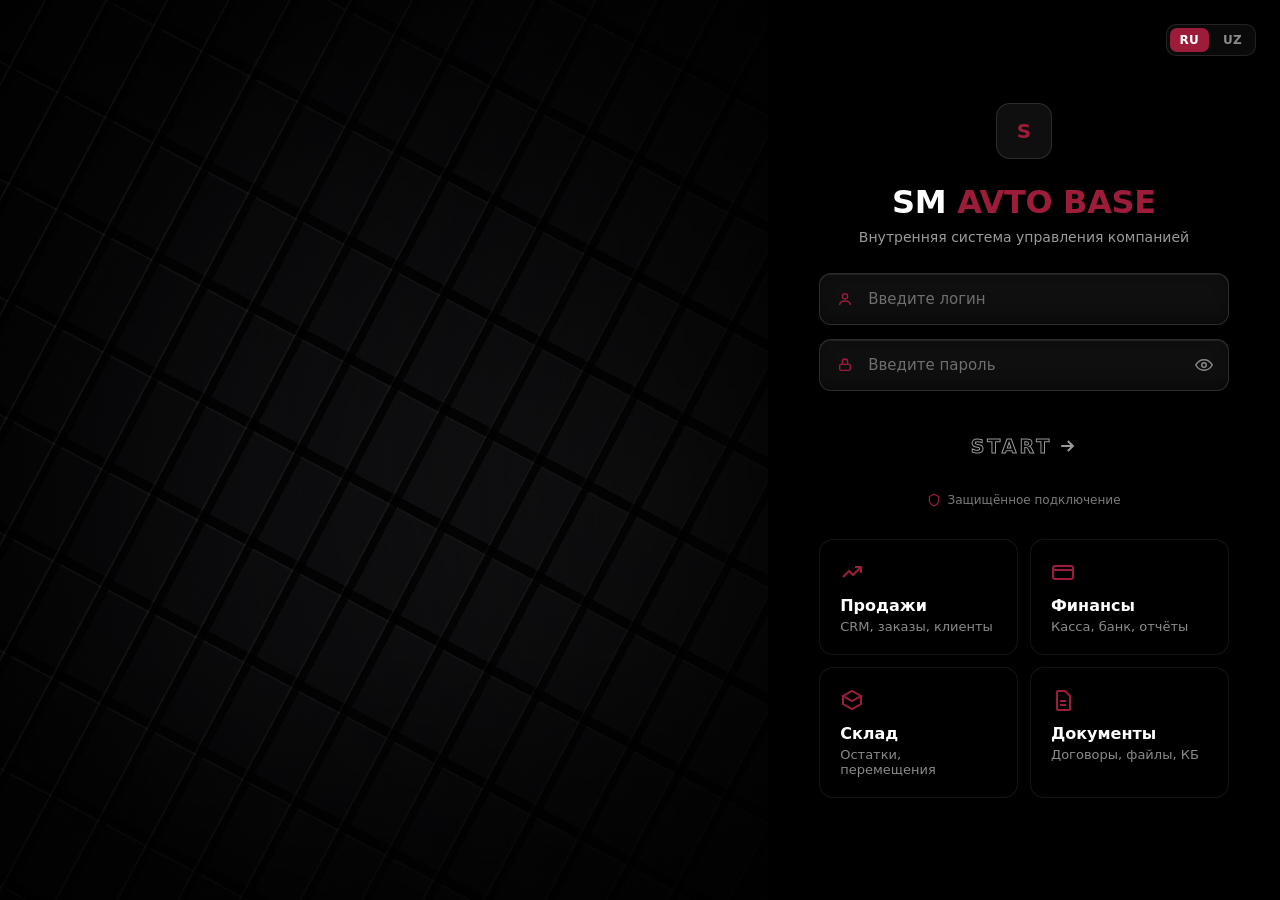
==== index.html @ 16f7e903 "Страница входа SM AVTO BASE (копия mastershina.cloudplus.uz) - видео-баннер слева (место под видео, " ====
<!doctype html>
<html lang="ru">
<head>
  <meta charset="utf-8">
  <meta name="viewport" content="width=device-width, initial-scale=1">
  <meta name="theme-color" content="#000000">
  <title>SM AVTO BASE</title>
  <link rel="icon" href="favicon.svg" type="image/svg+xml">
  <link rel="stylesheet" href="assets/css/base.css?v=1">
  <link rel="stylesheet" href="assets/css/login.css?v=1">
</head>
<body class="page-login">
  <section class="banner">
    <!-- Левая часть: зацикленное видео шины. Пока файла нет — виден CSS-фон с протектором -->
    <div class="video-wrap">
      <video autoplay muted loop playsinline preload="auto" width="1280" height="720"
             aria-label="Зацикленное видео шины крупным планом">
        <source src="assets/video/tire-banner.webm" type="video/webm">
        <source src="assets/video/tire-banner.mp4" type="video/mp4">
      </video>
      <div class="shade"></div>
    </div>

    <div class="form-wrap">
      <div class="lang-switch" id="langSwitch">
        <button type="button" data-lang="ru" class="active">RU</button>
        <button type="button" data-lang="uz">UZ</button>
      </div>

      <div class="form-inner">
        <form class="login-card" id="loginForm" autocomplete="off">
          <div class="logo-mark">S</div>
          <p class="brand">SM <span>AVTO BASE</span></p>
          <p class="lead" data-i18n="lead">Внутренняя система управления компанией</p>

          <div class="field">
            <span class="icon"><svg width="16" height="16" viewBox="0 0 24 24" fill="none" stroke="currentColor" stroke-width="2"><circle cx="12" cy="8" r="4"/><path d="M4 21c0-4 4-6 8-6s8 2 8 6"/></svg></span>
            <input id="loginName" name="login" autocomplete="username" placeholder="Введите логин" data-i18n-placeholder="loginPlaceholder">
          </div>

          <div class="field">
            <span class="icon"><svg width="16" height="16" viewBox="0 0 24 24" fill="none" stroke="currentColor" stroke-width="2"><rect x="4" y="11" width="16" height="9" rx="2"/><path d="M8 11V7a4 4 0 0 1 8 0v4"/></svg></span>
            <input id="loginPass" name="password" type="password" autocomplete="current-password" placeholder="Введите пароль" data-i18n-placeholder="passPlaceholder">
            <button type="button" class="toggle-eye" id="toggleEye" aria-label="Показать пароль" data-i18n-aria="toggleEye">
              <svg width="18" height="18" viewBox="0 0 24 24" fill="none" stroke="currentColor" stroke-width="2"><path d="M1 12s4-7 11-7 11 7 11 7-4 7-11 7-11-7-11-7z"/><circle cx="12" cy="12" r="3"/></svg>
            </button>
          </div>

          <!-- Кнопка-«обводка»: при наведении текст заливается цветом слева направо и светится -->
          <button type="submit" class="btn-start">
            <span class="actual-text"><span class="btn-label">START</span> <svg width="20" height="20" viewBox="0 0 24 24" fill="none" stroke="currentColor" stroke-width="2.5"><path d="M5 12h14M13 6l6 6-6 6"/></svg></span>
            <span class="hover-text" aria-hidden="true"><span class="btn-label">START</span> <svg width="20" height="20" viewBox="0 0 24 24" fill="none" stroke="currentColor" stroke-width="2.5"><path d="M5 12h14M13 6l6 6-6 6"/></svg></span>
            <span class="hover-edge" aria-hidden="true"></span>
          </button>

          <div class="secure-line">
            <svg width="14" height="14" viewBox="0 0 24 24" fill="none" stroke="currentColor" stroke-width="2"><path d="M12 2l8 4v6c0 5-3.5 8.5-8 10-4.5-1.5-8-5-8-10V6l8-4z"/></svg>
            <span data-i18n="secure">Защищённое подключение</span>
          </div>

          <p class="note" id="loginNote" aria-live="polite"></p>
        </form>

        <div class="feature-grid">
          <div class="card">
            <span class="icon"><svg width="18" height="18" viewBox="0 0 24 24" fill="none" stroke="currentColor" stroke-width="2"><path d="M3 17l6-6 4 4 8-8"/><path d="M15 7h6v6"/></svg></span>
            <p class="title" data-i18n="salesTitle">Продажи</p>
            <p class="sub" data-i18n="salesSub">CRM, заказы, клиенты</p>
          </div>
          <div class="card">
            <span class="icon"><svg width="18" height="18" viewBox="0 0 24 24" fill="none" stroke="currentColor" stroke-width="2"><rect x="2" y="6" width="20" height="13" rx="2"/><path d="M2 10h20"/></svg></span>
            <p class="title" data-i18n="financeTitle">Финансы</p>
            <p class="sub" data-i18n="financeSub">Касса, банк, отчёты</p>
          </div>
          <div class="card">
            <span class="icon"><svg width="18" height="18" viewBox="0 0 24 24" fill="none" stroke="currentColor" stroke-width="2"><path d="M21 8l-9-5-9 5 9 5 9-5z"/><path d="M3 8v8l9 5 9-5V8"/></svg></span>
            <p class="title" data-i18n="warehouseTitle">Склад</p>
            <p class="sub" data-i18n="warehouseSub">Остатки, перемещения</p>
          </div>
          <div class="card">
            <span class="icon"><svg width="18" height="18" viewBox="0 0 24 24" fill="none" stroke="currentColor" stroke-width="2"><path d="M7 3h7l5 5v13a1 1 0 0 1-1 1H7a1 1 0 0 1-1-1V4a1 1 0 0 1 1-1z"/><path d="M9 13h6M9 17h6"/></svg></span>
            <p class="title" data-i18n="docsTitle">Документы</p>
            <p class="sub" data-i18n="docsSub">Договоры, файлы, КБ</p>
          </div>
        </div>
      </div>
    </div>
  </section>

  <script src="assets/js/i18n.js?v=1"></script>
  <script src="assets/js/login.js?v=1"></script>
</body>
</html>
---- assets/css/base.css ----
/* ===== SM AVTO BASE — общие токены и сброс (для всех страниц системы) ===== */
:root {
  --bg: #0b0d10;
  --black: #000;
  --text: #fff;
  --muted: #9a9a9a;
  --muted-2: #8a8a8a;
  --muted-3: #6e6e6e;
  --accent: #9c1c3a;          /* бордовый акцент бренда */
  --accent-rgb: 156, 28, 58;
  --glow: #ff3b5c;            /* свечение кнопки START */
  --warn: #f5a623;
  --line: rgba(255, 255, 255, .12);
  --line-soft: rgba(255, 255, 255, .08);
  --surface: rgba(255, 255, 255, .06);
  --ease-out: cubic-bezier(.2, .7, .2, 1);
}

* { box-sizing: border-box; -webkit-tap-highlight-color: transparent; }

html, body {
  margin: 0;
  height: 100%;
  font-family: system-ui, -apple-system, "Segoe UI", Roboto, sans-serif;
  background: var(--bg);
  color: var(--text);
}

/* Плавная смена языка: элемент гаснет, текст меняется, элемент проявляется */
.i18n-fade { transition: opacity .22s ease, transform .22s ease, filter .22s ease; }
.i18n-fade.i18n-out { opacity: 0; transform: translateY(5px); filter: blur(2px); }

@keyframes intro-in { to { opacity: 1; transform: none; } }
@keyframes note-in { to { opacity: 1; transform: none; } }
---- assets/css/login.css ----
/* ===== Страница входа: слева видео (60%), справа форма (40%) ===== */
.page-login { overflow: hidden; }

.banner {
  position: relative; width: 100%;
  height: 100vh; height: 100dvh;
  overflow: hidden; background: var(--black); display: flex;
}

/* --- Видео-баннер --- */
.video-wrap {
  position: relative; width: 60%; height: 100%; overflow: hidden; flex-shrink: 0;
  /* Запасной фон, пока нет видео: тёмная резина с бликом справа */
  background: radial-gradient(120% 90% at 85% 55%, #232327 0%, #111114 38%, #050506 70%, #000 100%);
}
/* Псевдо-протектор из двух сеток канавок — виден, только если видео не загрузилось */
.video-wrap::before {
  content: ""; position: absolute; inset: -25%; z-index: 0;
  background:
    repeating-linear-gradient(118deg, transparent 0 44px, rgba(255,255,255,.05) 44px 46px, rgba(0,0,0,.75) 46px 54px),
    repeating-linear-gradient(28deg, transparent 0 92px, rgba(255,255,255,.04) 92px 94px, rgba(0,0,0,.8) 94px 104px);
  animation: tread-drift 18s ease-in-out infinite alternate;
}
@keyframes tread-drift { to { transform: translate(-60px, 90px); } }

.banner video {
  position: relative; z-index: 1;
  width: 100%; height: 100%; object-fit: cover; object-position: 75% center; display: block;
  transform: scaleX(-1); /* видео отзеркалено, как в оригинале */
}
.video-wrap .shade {
  position: absolute; inset: 0; z-index: 2;
  background:
    linear-gradient(270deg, rgba(0,0,0,.75) 0%, rgba(0,0,0,.3) 40%, rgba(0,0,0,0) 70%),
    linear-gradient(0deg, rgba(0,0,0,.22), rgba(0,0,0,.22)),
    linear-gradient(180deg, rgba(0,0,0,.25) 0%, rgba(0,0,0,0) 22%, rgba(0,0,0,0) 72%, rgba(0,0,0,.5) 100%);
}

/* --- Правая колонка с формой --- */
.form-wrap {
  width: 40%; height: 100%; background: var(--black); flex-shrink: 0;
  display: flex; justify-content: center;
  padding: 4vh 4vw; overflow-y: auto; position: relative;
}
/* margin:auto центрирует по вертикали, но на низком экране не обрезает верх (в отличие от align-items:center) */
.form-inner { width: 100%; max-width: 420px; margin: auto 0; }

/* --- Переключатель языка --- */
.lang-switch {
  position: absolute; top: 24px; right: 24px; z-index: 5;
  display: flex; gap: 4px; background: rgba(255,255,255,.04);
  border: 1px solid rgba(255,255,255,.1); border-radius: 10px; padding: 3px;
}
.lang-switch button {
  font: inherit; font-size: 12px; font-weight: 700; letter-spacing: .02em;
  color: var(--muted-2); background: transparent; border: 0; border-radius: 7px;
  padding: 5px 10px; cursor: pointer; transition: background .15s ease, color .15s ease;
}
.lang-switch button.active { color: var(--text); background: var(--accent); }
.lang-switch button:not(.active):hover { color: var(--text); }

/* --- Карточка входа --- */
.login-card {
  opacity: 0; transform: translateY(14px);
  animation: intro-in 1s var(--ease-out) .25s forwards;
  width: 100%; text-align: center;
}
.login-card .logo-mark {
  width: 56px; height: 56px; margin: 0 auto 24px; border-radius: 14px;
  background: var(--surface); border: 1px solid var(--line);
  display: flex; align-items: center; justify-content: center;
  font-weight: 800; font-size: 20px; color: var(--accent);
}
.login-card .brand { font-size: clamp(26px, 3vw, 32px); font-weight: 700; letter-spacing: -.01em; margin: 0 0 8px; }
.login-card .brand span { color: var(--accent); }
.login-card .lead { margin: 0 0 28px; color: var(--muted); font-size: 14px; }

.login-card .field { margin-bottom: 14px; text-align: left; position: relative; }
.login-card .field .icon {
  position: absolute; left: 18px; top: 50%; transform: translateY(-50%);
  color: var(--accent); display: flex; pointer-events: none;
}
.login-card .field input {
  width: 100%; padding: 16px 20px 16px 48px; border-radius: 12px; font: inherit; font-size: 15px;
  background: var(--surface); border: 1px solid var(--line); color: var(--text);
  box-shadow:
    0 1px 0 rgba(255,255,255,.08) inset,
    0 -6px 14px rgba(0,0,0,.35) inset,
    0 10px 20px rgba(0,0,0,.45),
    0 2px 4px rgba(0,0,0,.3);
  transition: border-color .15s ease, background .15s ease, box-shadow .15s ease, transform .15s ease;
}
.login-card .field input::placeholder { color: var(--muted-3); }
.login-card .field input:focus {
  outline: none; border-color: var(--accent); background: rgba(255,255,255,.08);
  box-shadow:
    0 1px 0 rgba(255,255,255,.1) inset,
    0 -6px 14px rgba(0,0,0,.3) inset,
    0 0 0 3px rgba(var(--accent-rgb), .25),
    0 12px 24px rgba(0,0,0,.5);
}
.login-card .field .toggle-eye {
  position: absolute; right: 16px; top: 50%; transform: translateY(-50%);
  background: none; border: 0; padding: 0; margin: 0; cursor: pointer; color: var(--muted-2); display: flex;
}
.login-card .field .toggle-eye.on { color: var(--accent); }

/* --- Кнопка START: контурный текст, при наведении заливка + неоновое свечение --- */
.login-card .btn-start {
  --border-right: 3px;
  --text-stroke-color: rgba(255,255,255,.6);
  --animation-color: var(--accent);
  --glow-color: var(--glow);
  margin: 8px 0 0; width: 100%; padding: 22px;
  background: transparent; border: none; border-radius: 0; cursor: pointer;
  position: relative; font: inherit; font-size: 19px; font-weight: 700;
  letter-spacing: 3px; text-transform: uppercase; color: transparent;
  -webkit-text-stroke: 1px var(--text-stroke-color);
}
.login-card .btn-start .actual-text,
.login-card .btn-start .hover-text {
  display: flex; align-items: center; justify-content: center; gap: 8px;
}
.login-card .btn-start .hover-text {
  position: absolute; inset: 0;
  color: var(--animation-color);
  -webkit-text-stroke: 1px var(--animation-color);
  clip-path: inset(0 100% 0 0);
  transition: clip-path .5s ease;
}
.login-card .btn-start .hover-edge {
  position: absolute; inset: 0; width: 0%; overflow: hidden;
  border-right: 0 solid var(--animation-color);
  transition: width .5s ease, border-right-width .5s ease; pointer-events: none;
}
.login-card .btn-start svg { flex-shrink: 0; }
.login-card .btn-start .btn-label { margin-right: -3px; }
.login-card .btn-start .actual-text svg { stroke: var(--text-stroke-color); }
.login-card .btn-start .hover-text svg { stroke: var(--animation-color); }
.login-card .btn-start:hover .hover-text,
.login-card .btn-start:focus-visible .hover-text {
  clip-path: inset(-60px -60px -60px -60px);
  filter: drop-shadow(0 0 16px var(--glow-color)) drop-shadow(0 0 40px var(--glow-color)) drop-shadow(0 0 60px var(--glow-color));
}
.login-card .btn-start:hover .hover-edge,
.login-card .btn-start:focus-visible .hover-edge { width: 100%; border-right-width: var(--border-right); }
.login-card .btn-start:focus-visible { outline: none; }
.login-card .btn-start:active { transform: scale(.98) translateY(1px); }

.login-card .secure-line {
  display: flex; align-items: center; justify-content: center; gap: 6px;
  margin: 14px 0 0; font-size: 12px; color: #7a7a7a;
}
.login-card .secure-line svg { color: var(--accent); }

/* Сообщение под формой (сейчас — «кабинет в разработке») */
.login-card .note {
  margin: 16px 0 0; font-size: 13px; color: var(--muted-3); text-align: center; min-height: 16px;
  display: flex; align-items: center; justify-content: center; gap: 6px;
}
.login-card .note.note-warn {
  color: var(--warn); opacity: 0; transform: translateY(-4px);
  animation: note-in .35s var(--ease-out) forwards;
}
.login-card .note.note-warn svg { flex-shrink: 0; }

/* --- Карточки разделов системы --- */
.feature-grid {
  display: grid; grid-template-columns: repeat(2, 1fr); gap: 12px;
  width: 100%; margin: 0 auto;
  opacity: 0; transform: translateY(14px);
  animation: intro-in 1s var(--ease-out) .5s forwards;
}
.feature-grid .card {
  background: rgba(0,0,0,.45); border: 1px solid var(--line-soft); border-radius: 14px;
  padding: 20px; text-align: left; cursor: pointer;
  transition: transform .2s ease, border-color .2s ease, box-shadow .2s ease, background .2s ease;
}
.feature-grid .card:hover {
  transform: translateY(-4px) scale(1.02);
  border-color: rgba(var(--accent-rgb), .45);
  box-shadow: 0 12px 34px rgba(var(--accent-rgb), .22);
  background: rgba(var(--accent-rgb), .1);
}
.feature-grid .card .icon { color: var(--accent); margin-bottom: 12px; display: flex; }
.feature-grid .card .icon svg { width: 24px; height: 24px; }
.feature-grid .card .title { font-size: 16px; font-weight: 700; margin: 0 0 4px; }
.feature-grid .card .sub { font-size: 13px; color: var(--muted-2); margin: 0; }

@media (prefers-reduced-motion: reduce) {
  .login-card, .feature-grid { animation: none; opacity: 1; transform: none; }
  .video-wrap::before { animation: none; }
}

/* --- Телефон: видео уходит на фон, форма поверх --- */
@media (max-width: 760px) {
  .page-login { overflow-y: auto; }
  .lang-switch { top: 16px; right: 16px; }
  .banner { display: block; height: auto; min-height: 100vh; min-height: 100dvh; }
  .video-wrap { position: absolute; inset: 0; width: 100%; height: 100%; }
  .banner video { object-position: 60% center; }
  .video-wrap .shade {
    background: linear-gradient(180deg, rgba(0,0,0,.65) 0%, rgba(0,0,0,.5) 28%, rgba(0,0,0,.7) 68%, rgba(0,0,0,.92) 100%);
  }
  .login-card .field input { background: rgba(10,10,10,.6); border: 1px solid rgba(255,255,255,.18); }
  .login-card .btn-start {
    box-shadow:
      0 1px 0 rgba(255,255,255,.25) inset,
      0 -3px 6px rgba(0,0,0,.4) inset,
      0 16px 30px rgba(0,0,0,.6),
      0 4px 10px rgba(0,0,0,.5);
  }
  .form-wrap {
    width: 100%; min-height: 100vh; min-height: 100dvh; height: auto;
    background: transparent; padding: 6vh 6vw; overflow-y: visible;
  }
  .login-card .brand { font-size: 26px; }
  .login-card .lead { font-size: 13px; margin-bottom: 22px; }
}
@media (max-width: 420px) {
  .feature-grid { grid-template-columns: 1fr; }
}
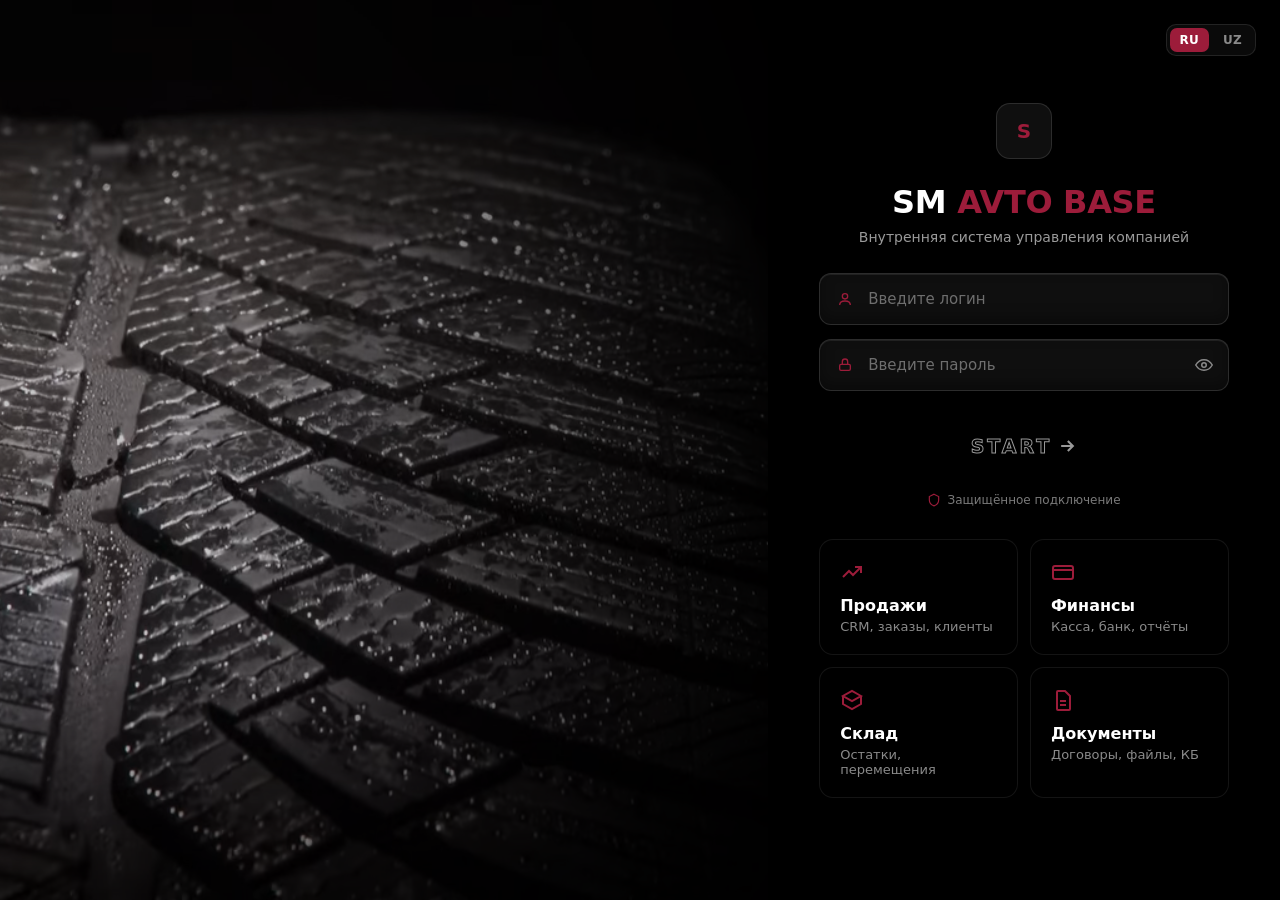
==== commit 9cd88954: "Видео шины в баннере страницы входа, как на оригинале - исходник 1920×1080 .mov (73 МБ) пережат в 12" ====
--- a/index.html
+++ b/index.html
@@ -7,16 +7,18 @@
   <title>SM AVTO BASE</title>
   <link rel="icon" href="favicon.svg" type="image/svg+xml">
   <link rel="stylesheet" href="assets/css/base.css?v=1">
-  <link rel="stylesheet" href="assets/css/login.css?v=1">
+  <link rel="stylesheet" href="assets/css/login.css?v=3">
 </head>
 <body class="page-login">
   <section class="banner">
-    <!-- Левая часть: зацикленное видео шины. Пока файла нет — виден CSS-фон с протектором -->
+    <!-- Левая часть: зацикленное видео шины (720p, без звука). webm — для Chrome/Firefox, mp4 — для Safari/iPhone.
+         После замены видео поднимать ?v=N, иначе браузер покажет старое из кэша -->
     <div class="video-wrap">
       <video autoplay muted loop playsinline preload="auto" width="1280" height="720"
+             poster="assets/video/tire-banner-poster.jpg?v=1"
              aria-label="Зацикленное видео шины крупным планом">
-        <source src="assets/video/tire-banner.webm" type="video/webm">
-        <source src="assets/video/tire-banner.mp4" type="video/mp4">
+        <source src="assets/video/tire-banner.webm?v=1" type="video/webm">
+        <source src="assets/video/tire-banner.mp4?v=1" type="video/mp4">
       </video>
       <div class="shade"></div>
     </div>
--- a/assets/css/login.css
+++ b/assets/css/login.css
@@ -8,28 +8,14 @@
 }
 
 /* --- Видео-баннер --- */
-.video-wrap {
-  position: relative; width: 60%; height: 100%; overflow: hidden; flex-shrink: 0;
-  /* Запасной фон, пока нет видео: тёмная резина с бликом справа */
-  background: radial-gradient(120% 90% at 85% 55%, #232327 0%, #111114 38%, #050506 70%, #000 100%);
-}
-/* Псевдо-протектор из двух сеток канавок — виден, только если видео не загрузилось */
-.video-wrap::before {
-  content: ""; position: absolute; inset: -25%; z-index: 0;
-  background:
-    repeating-linear-gradient(118deg, transparent 0 44px, rgba(255,255,255,.05) 44px 46px, rgba(0,0,0,.75) 46px 54px),
-    repeating-linear-gradient(28deg, transparent 0 92px, rgba(255,255,255,.04) 92px 94px, rgba(0,0,0,.8) 94px 104px);
-  animation: tread-drift 18s ease-in-out infinite alternate;
-}
-@keyframes tread-drift { to { transform: translate(-60px, 90px); } }
+.video-wrap { position: relative; width: 60%; height: 100%; overflow: hidden; flex-shrink: 0; }
 
 .banner video {
-  position: relative; z-index: 1;
   width: 100%; height: 100%; object-fit: cover; object-position: 75% center; display: block;
   transform: scaleX(-1); /* видео отзеркалено, как в оригинале */
 }
 .video-wrap .shade {
-  position: absolute; inset: 0; z-index: 2;
+  position: absolute; inset: 0;
   background:
     linear-gradient(270deg, rgba(0,0,0,.75) 0%, rgba(0,0,0,.3) 40%, rgba(0,0,0,0) 70%),
     linear-gradient(0deg, rgba(0,0,0,.22), rgba(0,0,0,.22)),
@@ -98,6 +84,26 @@
     0 -6px 14px rgba(0,0,0,.3) inset,
     0 0 0 3px rgba(var(--accent-rgb), .25),
     0 12px 24px rgba(0,0,0,.5);
+}
+/* Автозаполнение браузера (сохранённый логин/пароль) красит поле в светло-голубой.
+   Chrome/Edge/Safari: «замораживаем» смену фона огромной задержкой transition — фон остаётся нашим. */
+.login-card .field input:-webkit-autofill,
+.login-card .field input:-webkit-autofill:hover,
+.login-card .field input:-webkit-autofill:focus {
+  -webkit-text-fill-color: var(--text);
+  caret-color: var(--text);
+  transition: background-color 0s 600000s, color 0s 600000s,
+              border-color .15s ease, box-shadow .15s ease;
+}
+/* Firefox ставит фон автозаполнения с !important — перекрываем его внутренней тенью цвета поля */
+@supports (-moz-appearance: none) {
+  .login-card .field input:autofill {
+    -webkit-text-fill-color: var(--text);
+    box-shadow:
+      0 0 0 100px #0f0f0f inset,
+      0 10px 20px rgba(0,0,0,.45),
+      0 2px 4px rgba(0,0,0,.3);
+  }
 }
 .login-card .field .toggle-eye {
   position: absolute; right: 16px; top: 50%; transform: translateY(-50%);
@@ -189,7 +195,6 @@
 
 @media (prefers-reduced-motion: reduce) {
   .login-card, .feature-grid { animation: none; opacity: 1; transform: none; }
-  .video-wrap::before { animation: none; }
 }
 
 /* --- Телефон: видео уходит на фон, форма поверх --- */
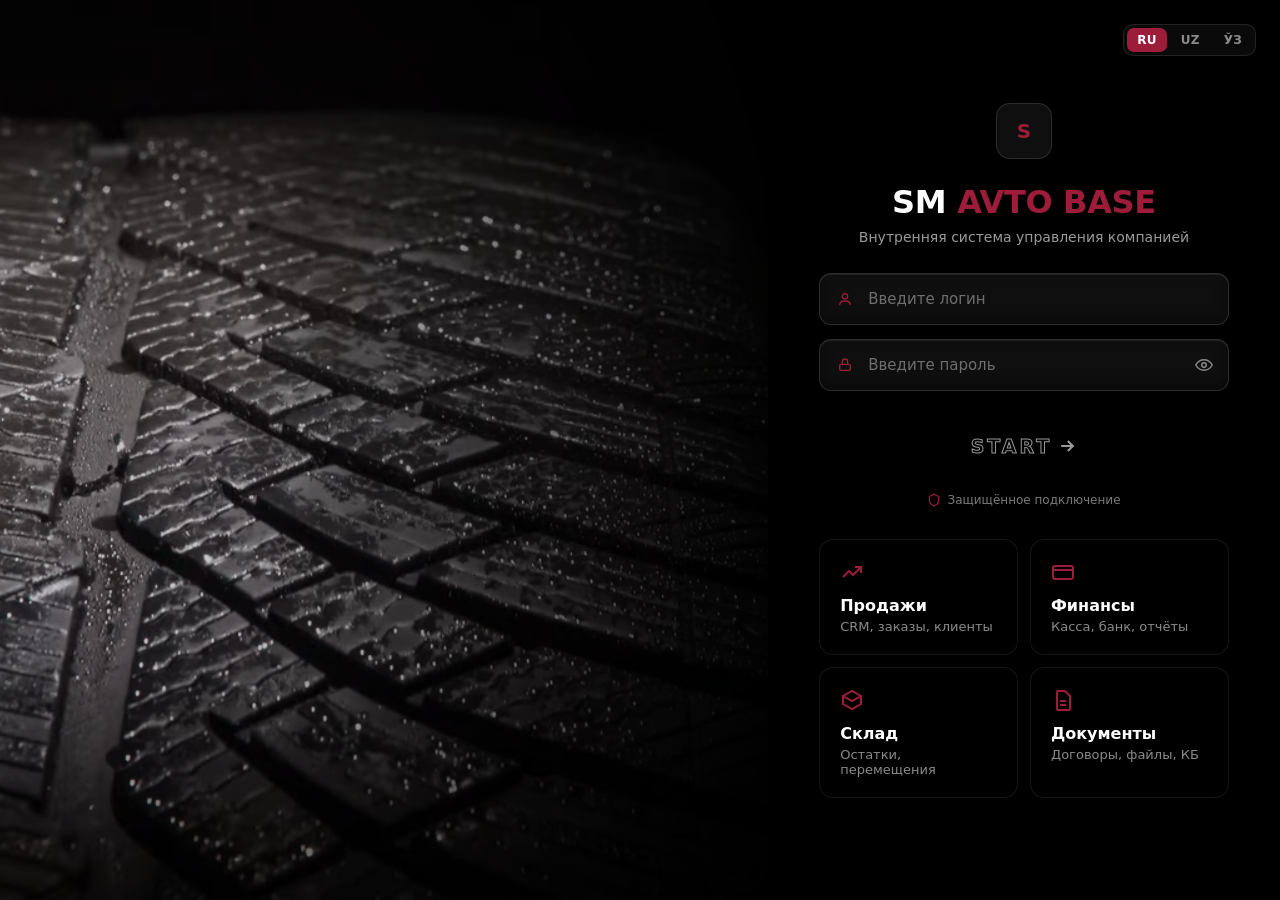
==== commit 98b3ea64: "Админка: темы по времени, три языка, рельс-сайдбар, тосты, суммы с пределом - Тема светлая 8:00–18:0" ====
--- a/index.html
+++ b/index.html
@@ -7,7 +7,7 @@
   <title>SM AVTO BASE</title>
   <link rel="icon" href="favicon.svg" type="image/svg+xml">
   <link rel="stylesheet" href="assets/css/base.css?v=1">
-  <link rel="stylesheet" href="assets/css/login.css?v=3">
+  <link rel="stylesheet" href="assets/css/login.css?v=4">
 </head>
 <body class="page-login">
   <section class="banner">
@@ -27,6 +27,7 @@
       <div class="lang-switch" id="langSwitch">
         <button type="button" data-lang="ru" class="active">RU</button>
         <button type="button" data-lang="uz">UZ</button>
+        <button type="button" data-lang="uzc">ЎЗ</button>
       </div>
 
       <div class="form-inner">
@@ -89,7 +90,10 @@
     </div>
   </section>
 
-  <script src="assets/js/i18n.js?v=1"></script>
-  <script src="assets/js/login.js?v=1"></script>
+  <!-- ядро системы: проверка логина и пароля (в демо — по хэшу в данных браузера) -->
+  <script src="assets/js/core.js?v=1"></script>
+  <script src="assets/js/data.js?v=1"></script>
+  <script src="assets/js/i18n.js?v=2"></script>
+  <script src="assets/js/login.js?v=2"></script>
 </body>
 </html>
--- a/assets/css/login.css
+++ b/assets/css/login.css
@@ -169,6 +169,13 @@
   animation: note-in .35s var(--ease-out) forwards;
 }
 .login-card .note.note-warn svg { flex-shrink: 0; }
+.login-card .note.note-ok { color: #3ddc97; }
+/* неверный пароль — форма «встряхивается» */
+.login-card.shake { animation: shake .42s cubic-bezier(.36, .07, .19, .97) both; }
+@keyframes shake { 10%, 90% { transform: translateX(-1px); } 20%, 80% { transform: translateX(3px); } 30%, 50%, 70% { transform: translateX(-6px); } 40%, 60% { transform: translateX(6px); } }
+/* успешный вход — страница плавно гаснет перед переходом в систему */
+body.leaving .form-inner { transition: opacity .55s ease, transform .55s ease; opacity: 0; transform: translateY(-10px) scale(.98); }
+body.leaving .video-wrap { transition: filter .6s ease; filter: brightness(.4); }
 
 /* --- Карточки разделов системы --- */
 .feature-grid {
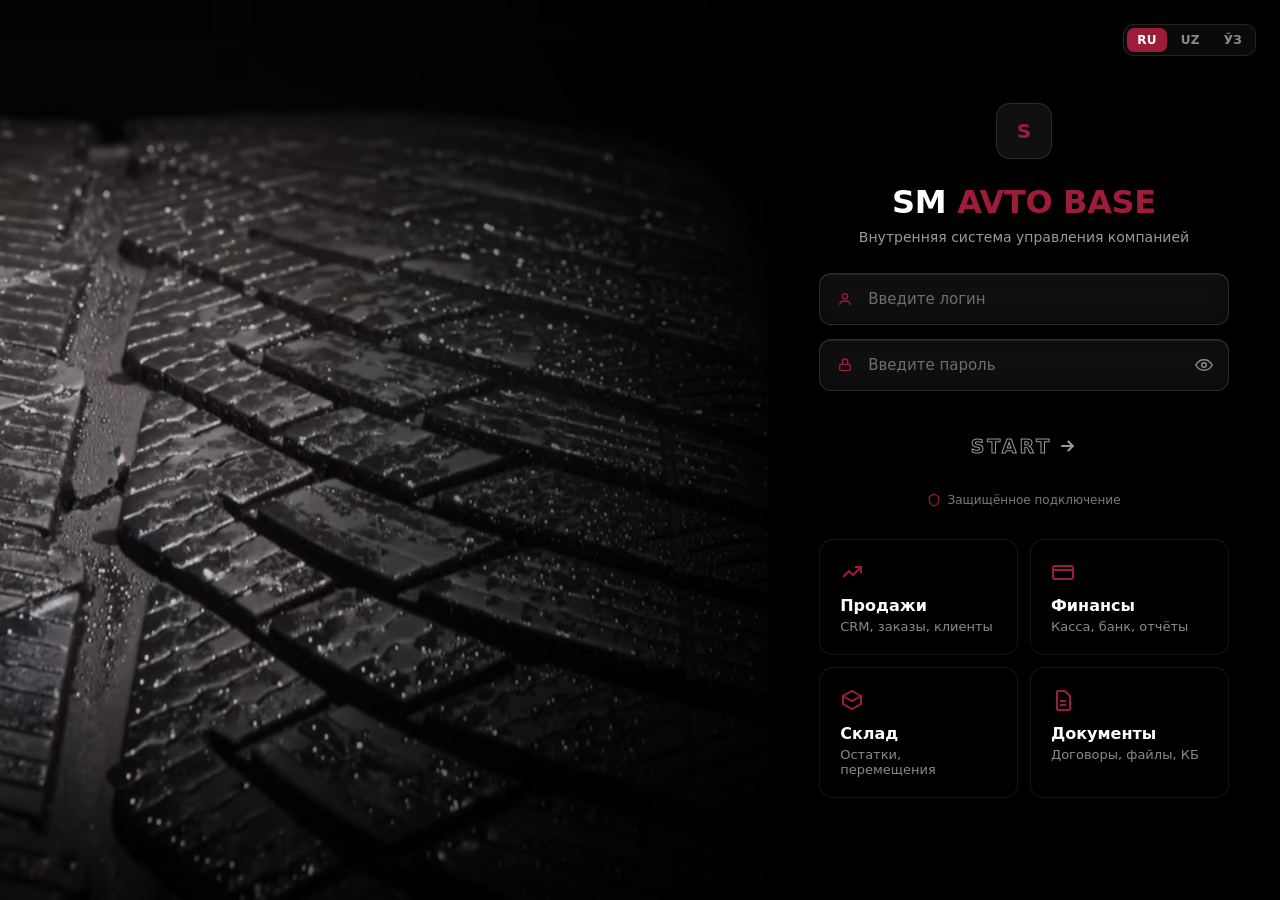
==== commit e355bfe5: "Перенос рабочей версии с mastershina.cloudplus.uz (сборка 2026-10-26.1) Интерфейс приведён к рабочей" ====
--- a/index.html
+++ b/index.html
@@ -91,9 +91,9 @@
   </section>
 
   <!-- ядро системы: проверка логина и пароля (в демо — по хэшу в данных браузера) -->
-  <script src="assets/js/core.js?v=1"></script>
-  <script src="assets/js/data.js?v=1"></script>
+  <script src="assets/js/core.js?v=28"></script>
+  <script src="assets/js/data.js?v=20"></script>
   <script src="assets/js/i18n.js?v=2"></script>
-  <script src="assets/js/login.js?v=2"></script>
+  <script src="assets/js/login.js?v=3"></script>
 </body>
 </html>
